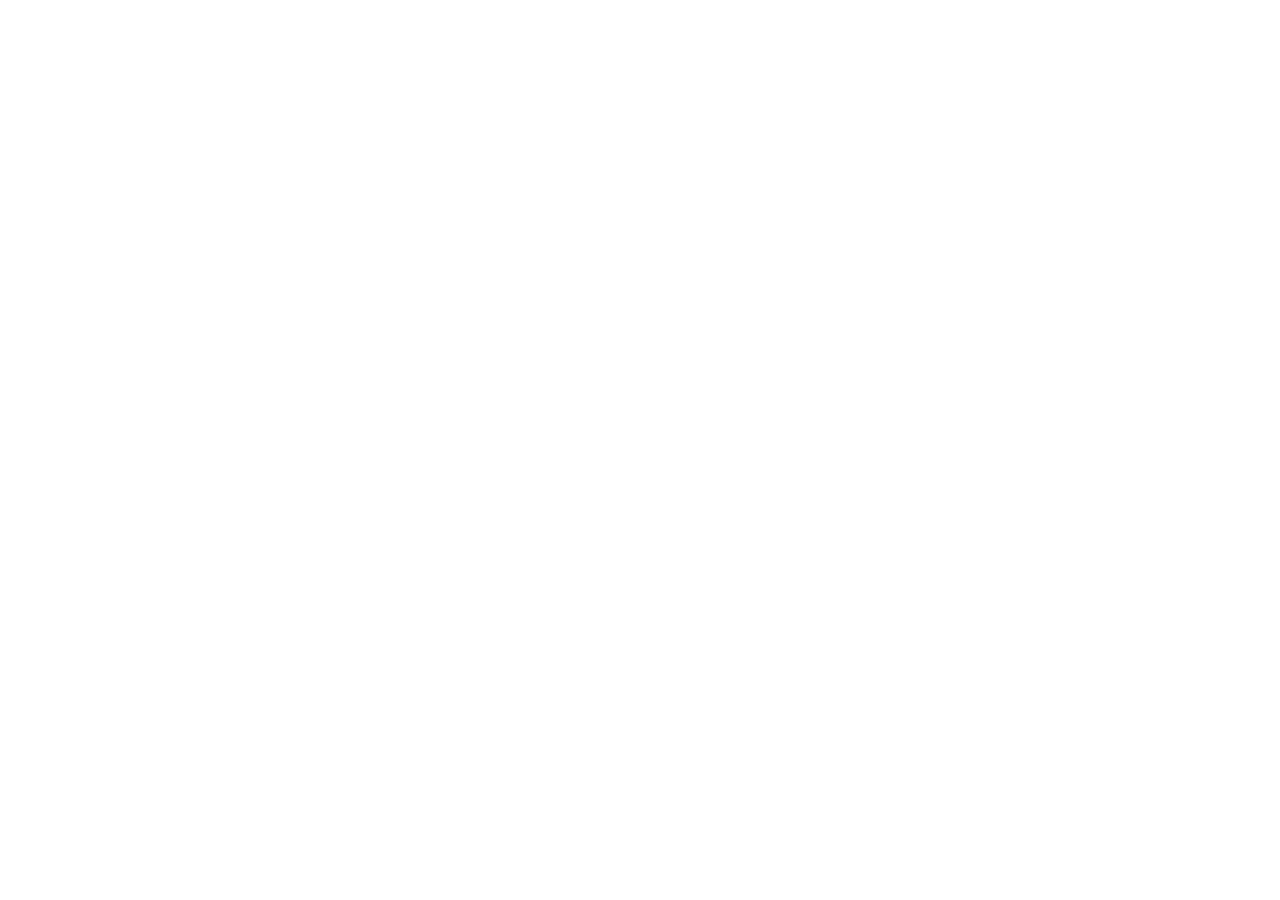
==== acoes.html @ 3841c231 "Cria estrutura inicial da pagina de acoes" ====
<!DOCTYPE html>
<html lang="en">
<head>
    <meta charset="UTF-8">
    <meta name="viewport" content="width=device-width, initial-scale=1.0">
    <title>Ações Sustentáveis</title>
</head>
<body>
    
</body>
</html>
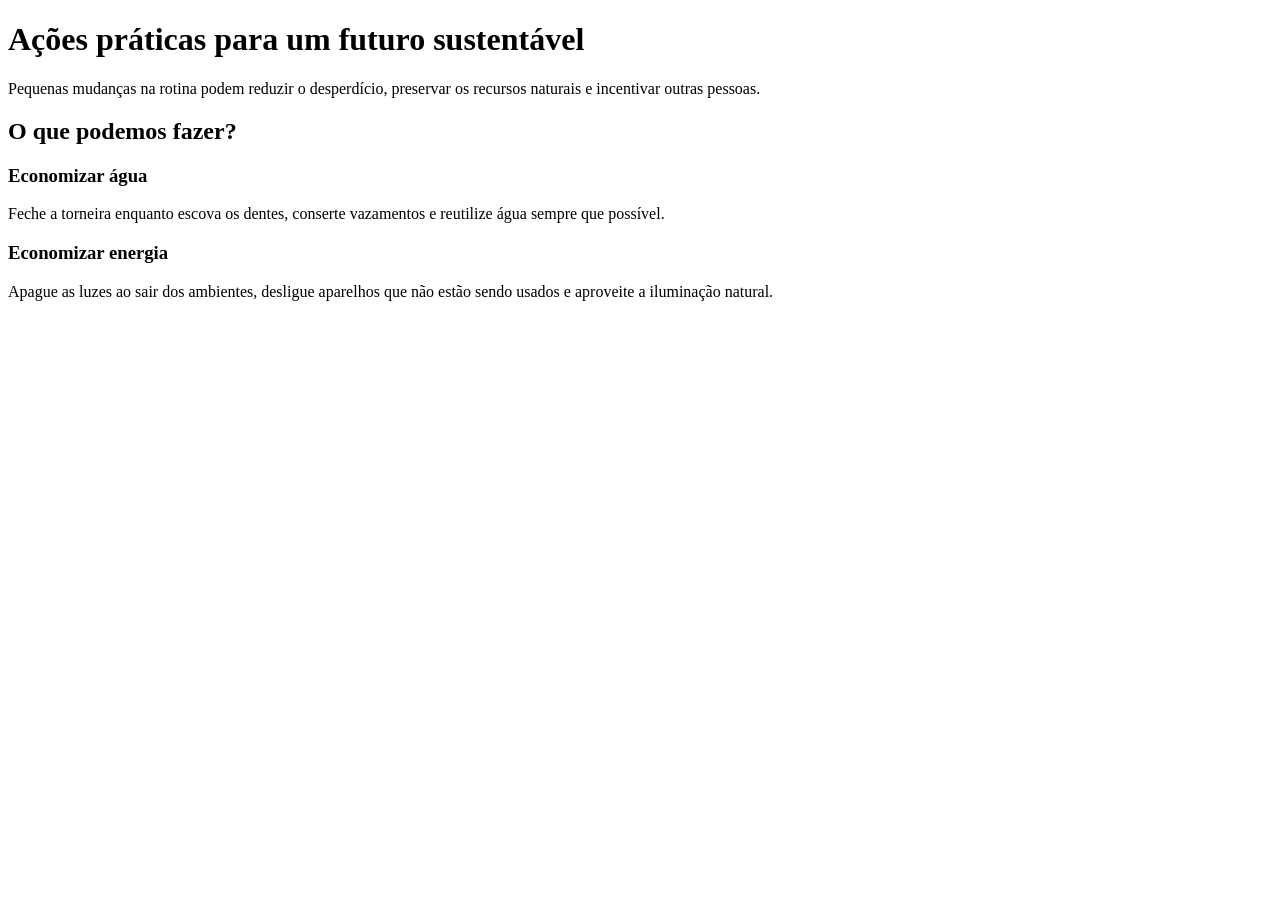
==== commit 6db174c3: "Adiciona acoes de economia de agua e energia" ====
--- a/acoes.html
+++ b/acoes.html
@@ -1,11 +1,41 @@
 <!DOCTYPE html>
 <html lang="en">
+
 <head>
     <meta charset="UTF-8">
     <meta name="viewport" content="width=device-width, initial-scale=1.0">
     <title>Ações Sustentáveis</title>
 </head>
+
 <body>
-    
+    <header>
+        <h1>Ações práticas para um futuro sustentável</h1>
+
+        <p>
+            Pequenas mudanças na rotina podem reduzir o desperdício,
+            preservar os recursos naturais e incentivar outras pessoas.
+        </p>
+    </header>
+    <main>
+        <h2>O que podemos fazer?</h2>
+
+        <section>
+            <h3>Economizar água</h3>
+            <p>
+                Feche a torneira enquanto escova os dentes, conserte vazamentos
+                e reutilize água sempre que possível.
+            </p>
+        </section>
+
+        <section>
+            <h3>Economizar energia</h3>
+            <p>
+                Apague as luzes ao sair dos ambientes, desligue aparelhos que não
+                estão sendo usados e aproveite a iluminação natural.
+            </p>
+        </section>
+    </main>
+
 </body>
+
 </html>
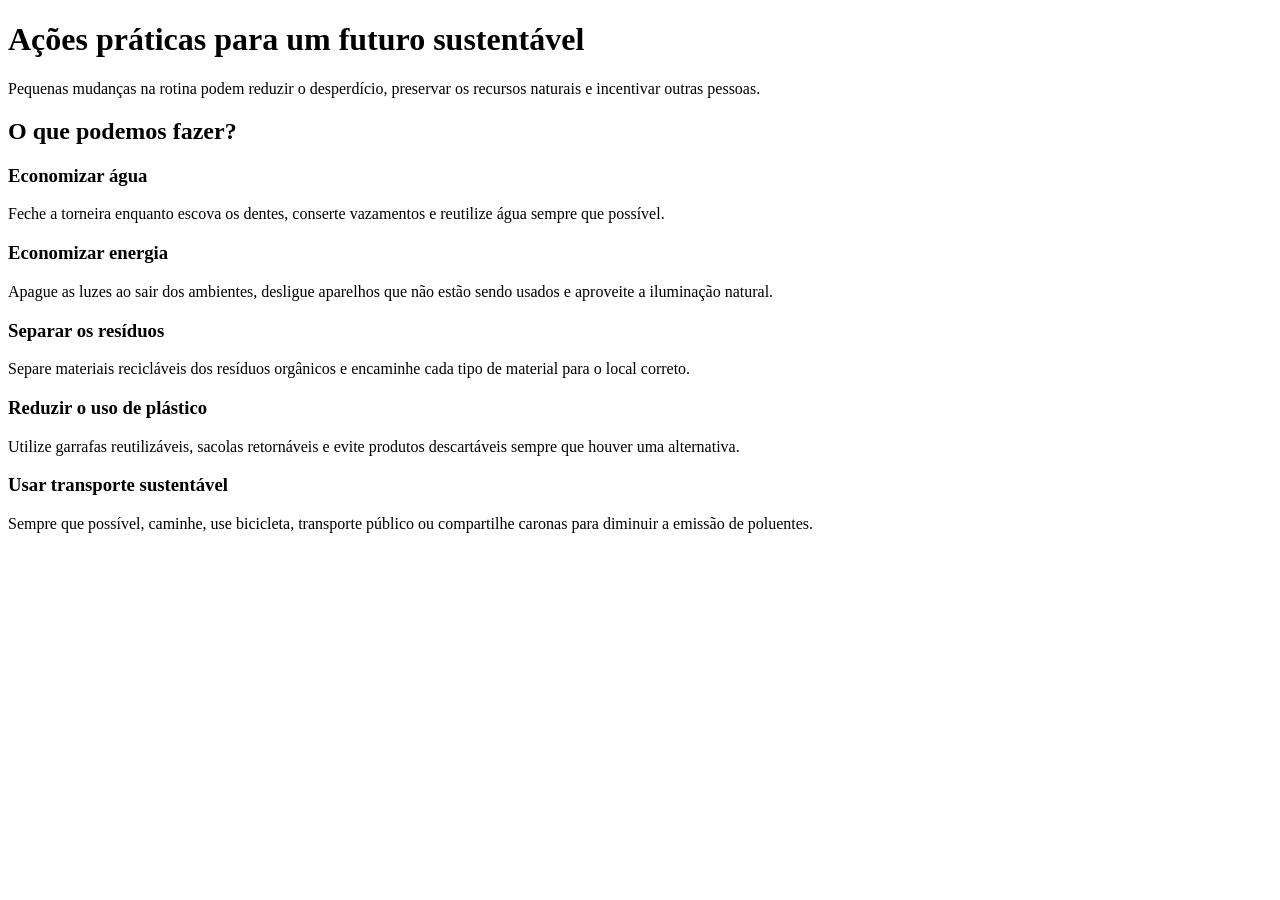
==== commit 73d59dae: "Adiciona acoes de reciclagem plastico e transporte" ====
--- a/acoes.html
+++ b/acoes.html
@@ -34,6 +34,32 @@
                 estão sendo usados e aproveite a iluminação natural.
             </p>
         </section>
+
+        <section>
+            <h3>Separar os resíduos</h3>
+            <p>
+                Separe materiais recicláveis dos resíduos orgânicos e encaminhe cada
+                tipo de material para o local correto.
+            </p>
+        </section>
+
+        <section>
+            <h3>Reduzir o uso de plástico</h3>
+            <p>
+                Utilize garrafas reutilizáveis, sacolas retornáveis e evite produtos
+                descartáveis sempre que houver uma alternativa.
+            </p>
+        </section>
+
+        <section>
+            <h3>Usar transporte sustentável</h3>
+            <p>
+                Sempre que possível, caminhe, use bicicleta, transporte público ou
+                compartilhe caronas para diminuir a emissão de poluentes.
+            </p>
+        </section>
+
+
     </main>
 
 </body>
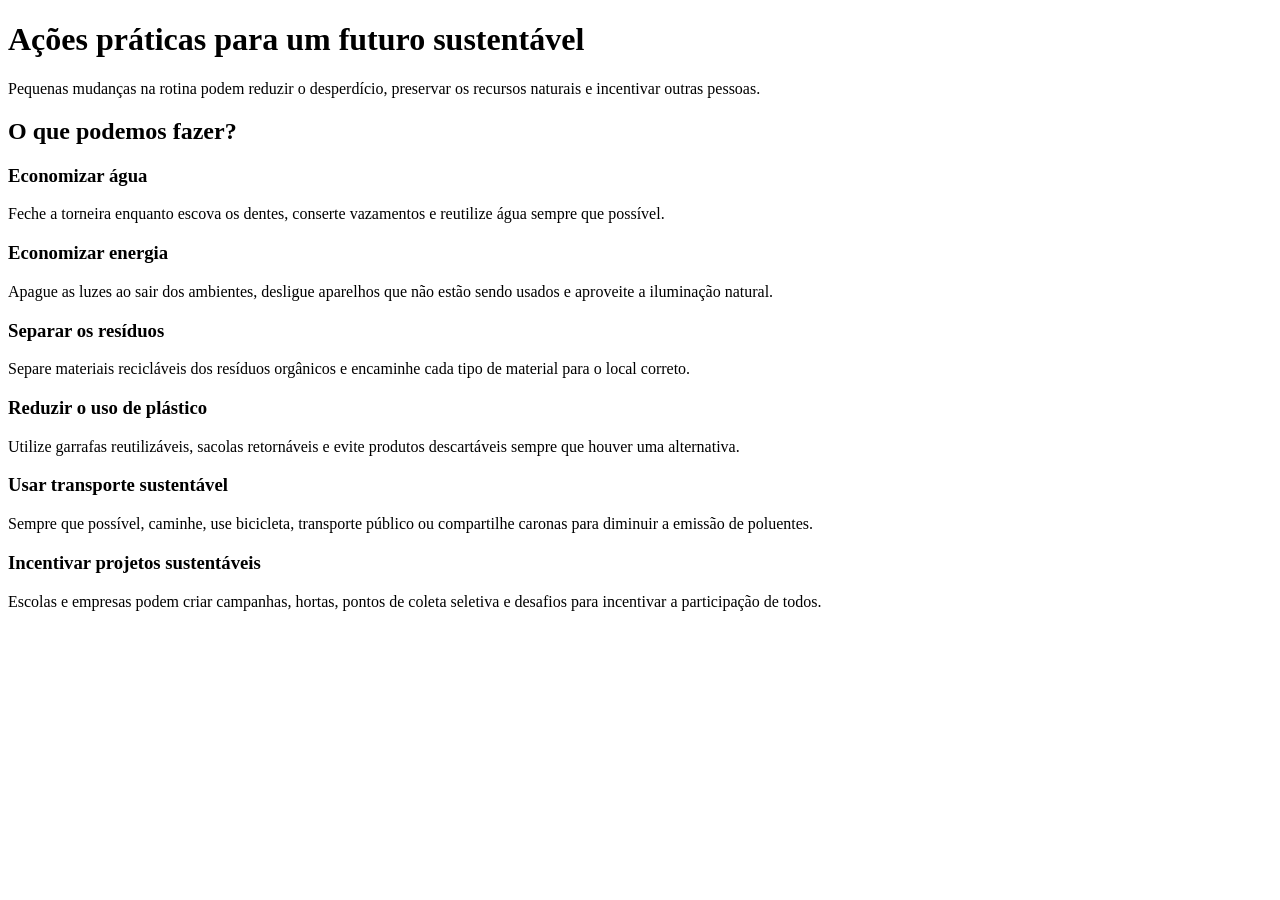
==== commit c594db70: "Adiciona incentivo a projetos sustentaveis" ====
--- a/acoes.html
+++ b/acoes.html
@@ -59,7 +59,14 @@
             </p>
         </section>
 
-
+        <section>
+            <h3>Incentivar projetos sustentáveis</h3>
+            <p>
+                Escolas e empresas podem criar campanhas, hortas, pontos de coleta
+                seletiva e desafios para incentivar a participação de todos.
+            </p>
+        </section>
+        
     </main>
 
 </body>
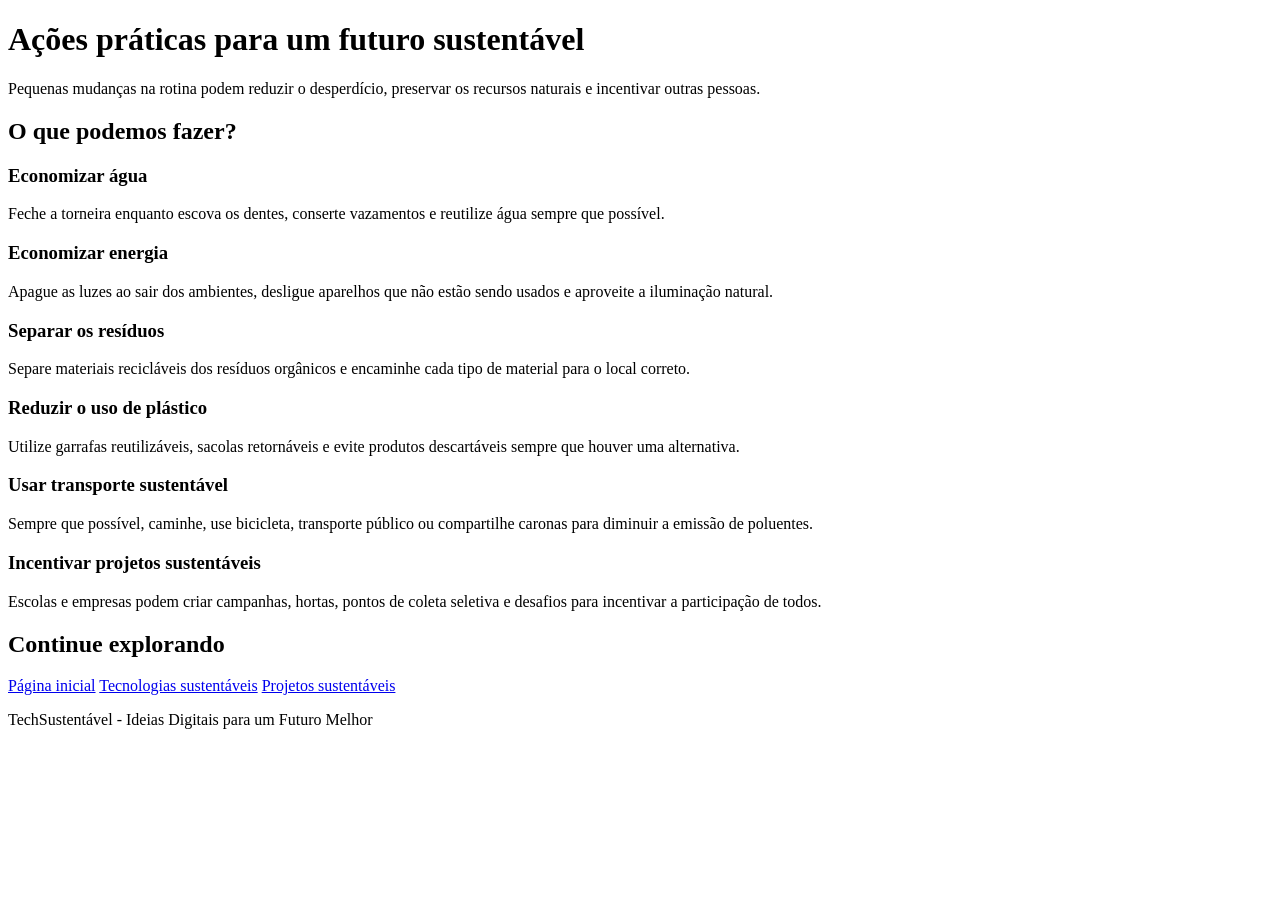
==== commit 6408fa3e: "Adiciona navegacao e rodape da pagina de acoes" ====
--- a/acoes.html
+++ b/acoes.html
@@ -66,9 +66,21 @@
                 seletiva e desafios para incentivar a participação de todos.
             </p>
         </section>
-        
+
     </main>
 
+    <footer>
+        <h2>Continue explorando</h2>
+
+        <nav>
+            <a href="index.html">Página inicial</a>
+            <a href="tecnologia.html">Tecnologias sustentáveis</a>
+            <a href="projetos.html">Projetos sustentáveis</a>
+        </nav>
+
+        <p>TechSustentável - Ideias Digitais para um Futuro Melhor</p>
+    </footer>
+    
 </body>
 
 </html>
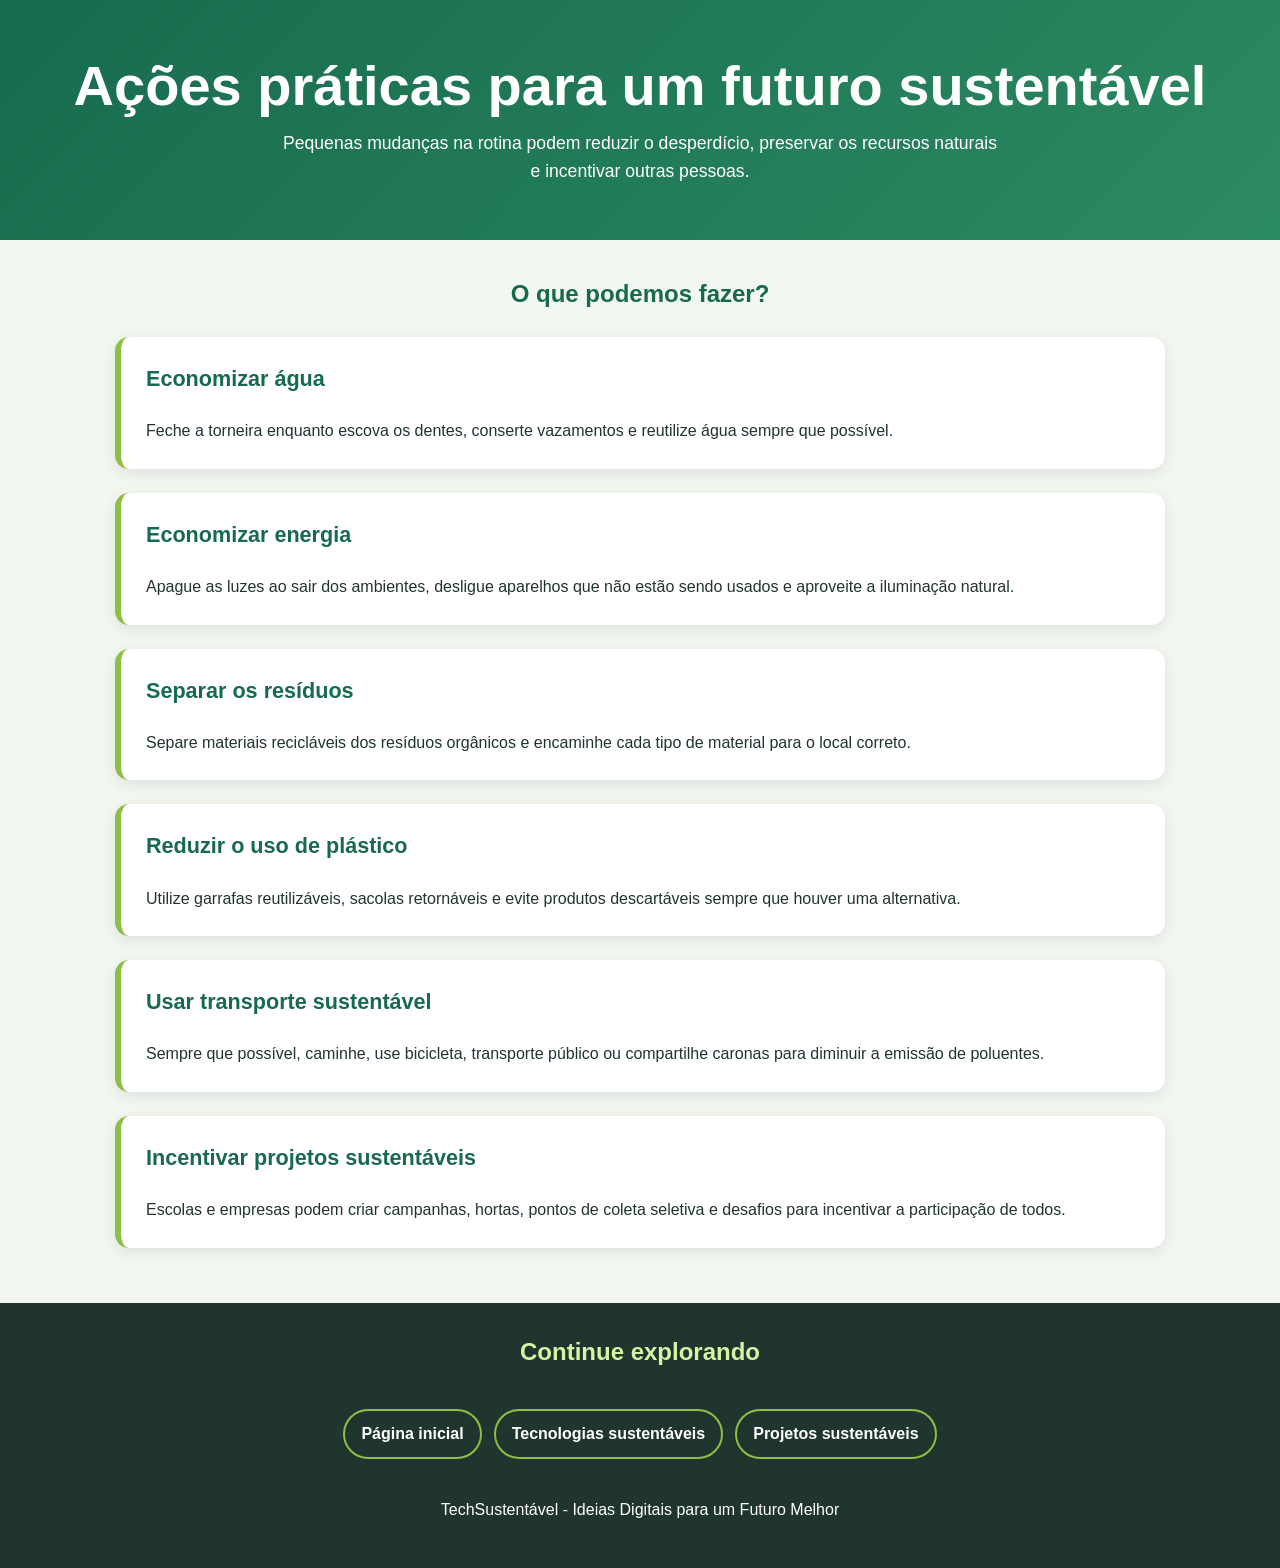
==== commit ffaf2ff7: "Conectando o css a todas as paginas" ====
--- a/acoes.html
+++ b/acoes.html
@@ -5,6 +5,7 @@
     <meta charset="UTF-8">
     <meta name="viewport" content="width=device-width, initial-scale=1.0">
     <title>Ações Sustentáveis</title>
+    <link rel="stylesheet" href="style.css">
 </head>
 
 <body>
--- a/style.css
+++ b/style.css
@@ -0,0 +1,248 @@
+/* ===== Configuração geral ===== */
+* {
+    box-sizing: border-box;
+}
+
+html {
+    scroll-behavior: smooth;
+}
+
+body {
+    margin: 0;
+    color: #20352d;
+    background: #f2f7f0;
+    font-family: Arial, Helvetica, sans-serif;
+    line-height: 1.6;
+}
+
+img {
+    max-width: 100%;
+}
+
+a {
+    color: #176b4d;
+}
+
+/* ===== Cabeçalho ===== */
+header {
+    padding: 55px 20px;
+    color: #ffffff;
+    text-align: center;
+    background: linear-gradient(135deg, #176b4d, #2c8a61);
+}
+
+header h1 {
+    margin: 0 0 12px;
+    font-size: clamp(2rem, 5vw, 3.5rem);
+    line-height: 1.1;
+}
+
+header h2 {
+    margin: 0 0 18px;
+    color: #d8f3a5;
+    font-size: clamp(1.25rem, 3vw, 2rem);
+}
+
+header p {
+    max-width: 720px;
+    margin: 0 auto;
+    font-size: 1.1rem;
+}
+
+/* ===== Navegação ===== */
+nav {
+    display: flex;
+    flex-wrap: wrap;
+    justify-content: center;
+    gap: 12px;
+    width: min(100% - 32px, 1050px);
+    margin: 25px auto;
+    padding: 18px;
+    background: #ffffff;
+    border-radius: 14px;
+    box-shadow: 0 4px 14px rgba(32, 53, 45, 0.12);
+}
+
+nav h2 {
+    width: 100%;
+    margin: 0 0 8px;
+    color: #176b4d;
+    text-align: center;
+}
+
+nav ul {
+    width: 100%;
+    margin: 0;
+    padding: 0;
+    list-style: none;
+    text-align: center;
+}
+
+nav li {
+    display: inline-block;
+    margin: 5px;
+}
+
+nav a {
+    display: inline-block;
+    padding: 10px 16px;
+    color: #176b4d;
+    border: 2px solid #b8d99b;
+    border-radius: 999px;
+    font-weight: bold;
+    text-decoration: none;
+    transition: 0.2s ease;
+}
+
+nav a:hover,
+nav a:focus {
+    color: #ffffff;
+    background: #176b4d;
+    border-color: #176b4d;
+}
+
+/* ===== Conteúdo principal ===== */
+main,
+body > section {
+    width: min(100% - 32px, 1050px);
+    margin: 35px auto;
+}
+
+main > h2,
+body > section > h2 {
+    color: #176b4d;
+    text-align: center;
+}
+
+section {
+    margin: 24px 0;
+    padding: 25px;
+    background: #ffffff;
+    border-left: 6px solid #8fbe45;
+    border-radius: 14px;
+    box-shadow: 0 4px 14px rgba(32, 53, 45, 0.1);
+}
+
+section h2,
+section h3 {
+    margin-top: 0;
+    color: #176b4d;
+}
+
+section h3 {
+    font-size: 1.35rem;
+}
+
+section p {
+    margin-bottom: 10px;
+}
+
+section p:last-child {
+    margin-bottom: 0;
+}
+
+section ul {
+    padding-left: 22px;
+}
+
+/* Classes opcionais para destacar projetos e ações */
+.projeto {
+    background: #e6f1dc;
+    border-left-color: #176b4d;
+}
+
+.acao {
+    background: #fff8df;
+    border-left-color: #d46a3a;
+}
+
+.projeto h3,
+.acao h3 {
+    margin-top: 0;
+}
+
+/* Elemento visual, caso seja usado nas páginas */
+figure {
+    margin: 30px auto;
+    padding: 25px;
+    color: #176b4d;
+    text-align: center;
+    background: #e6f1dc;
+    border-radius: 14px;
+}
+
+figure div {
+    font-size: 4rem;
+}
+
+figcaption {
+    margin-top: 10px;
+    font-weight: bold;
+}
+
+/* ===== Rodapé ===== */
+footer {
+    margin-top: 55px;
+    padding: 30px 20px;
+    color: #ffffff;
+    text-align: center;
+    background: #20352d;
+}
+
+footer h2 {
+    margin-top: 0;
+    color: #d8f3a5;
+}
+
+footer nav {
+    margin: 20px auto;
+    background: transparent;
+    box-shadow: none;
+}
+
+footer nav a {
+    color: #ffffff;
+    border-color: #8fbe45;
+}
+
+footer nav a:hover,
+footer nav a:focus {
+    color: #20352d;
+    background: #d8f3a5;
+    border-color: #d8f3a5;
+}
+
+/* ===== Acessibilidade e telas menores ===== */
+a:focus-visible {
+    outline: 3px solid #d46a3a;
+    outline-offset: 3px;
+}
+
+@media (max-width: 600px) {
+    header {
+        padding: 40px 16px;
+    }
+
+    header p {
+        font-size: 1rem;
+    }
+
+    main,
+    body > section,
+    nav {
+        width: min(100% - 22px, 1050px);
+    }
+
+    section {
+        padding: 19px;
+    }
+
+    nav li {
+        display: block;
+        margin: 8px 0;
+    }
+
+    nav a {
+        width: 100%;
+    }
+}
